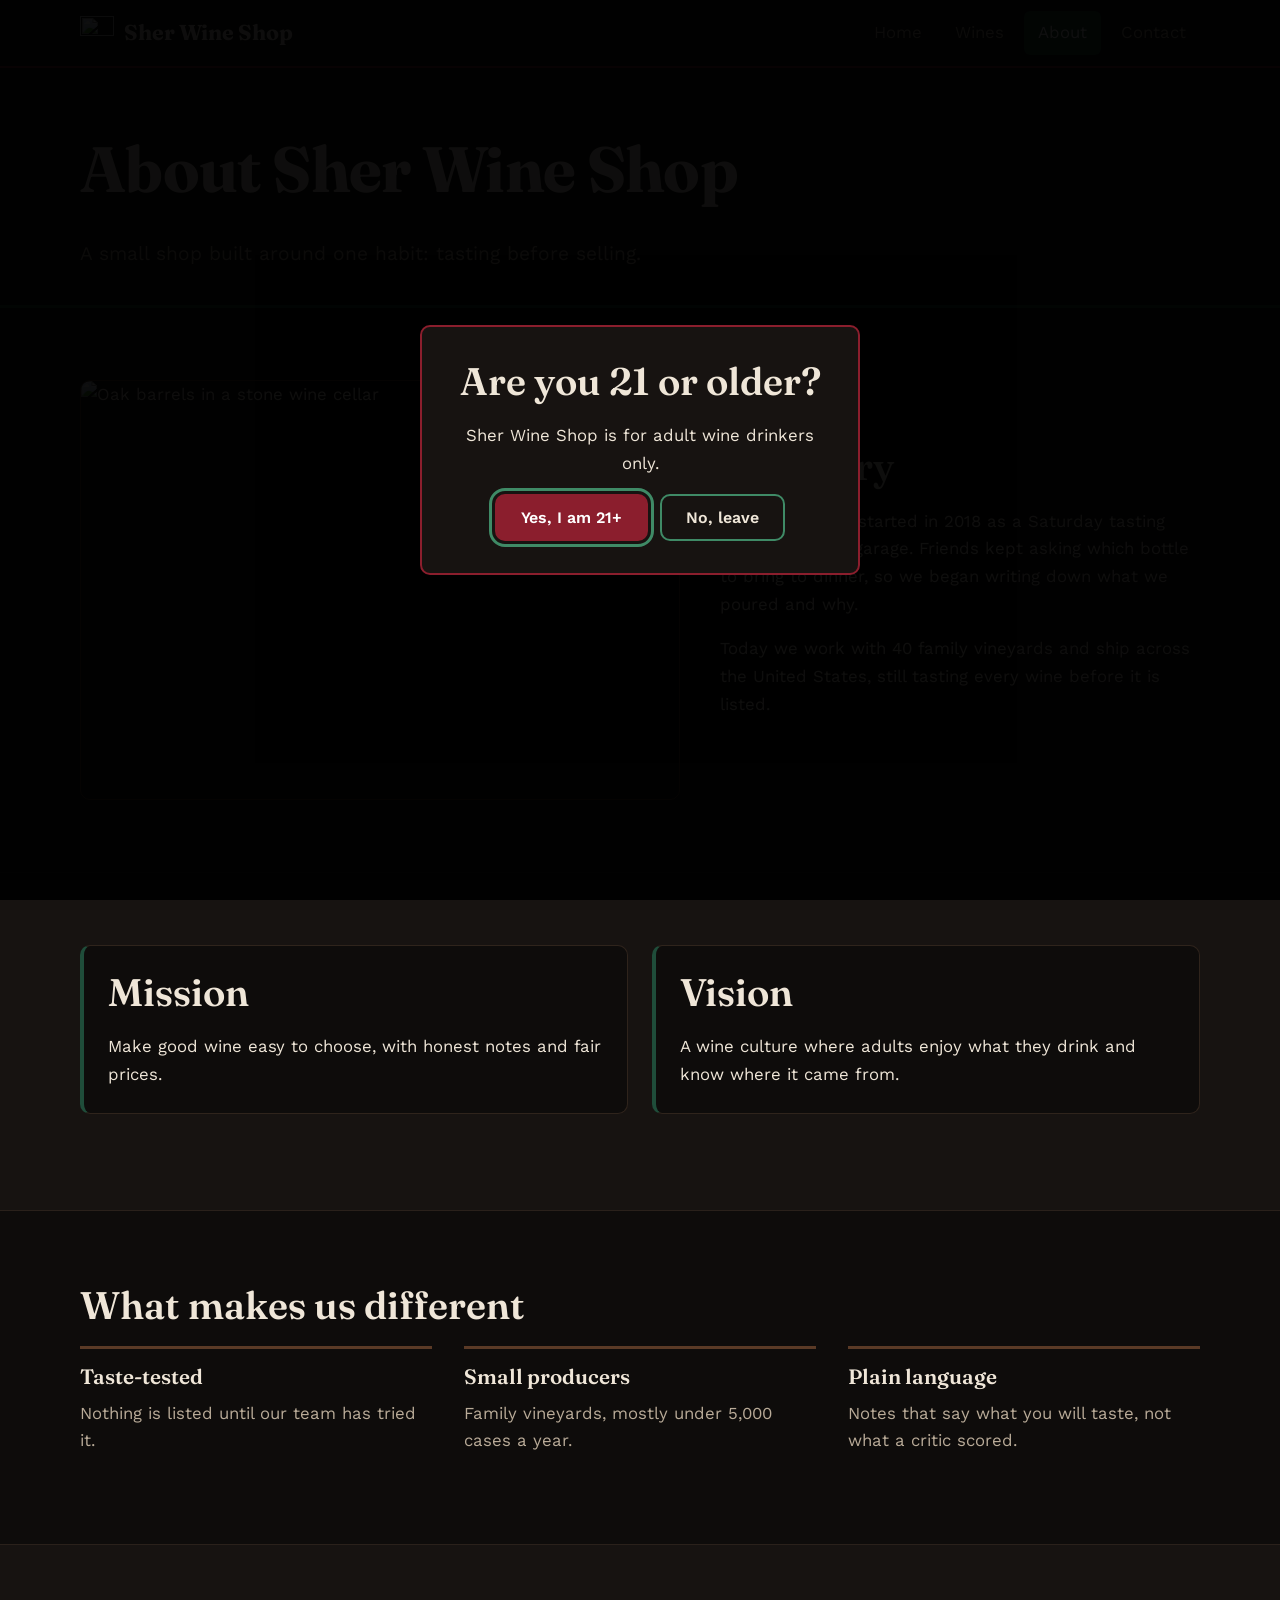
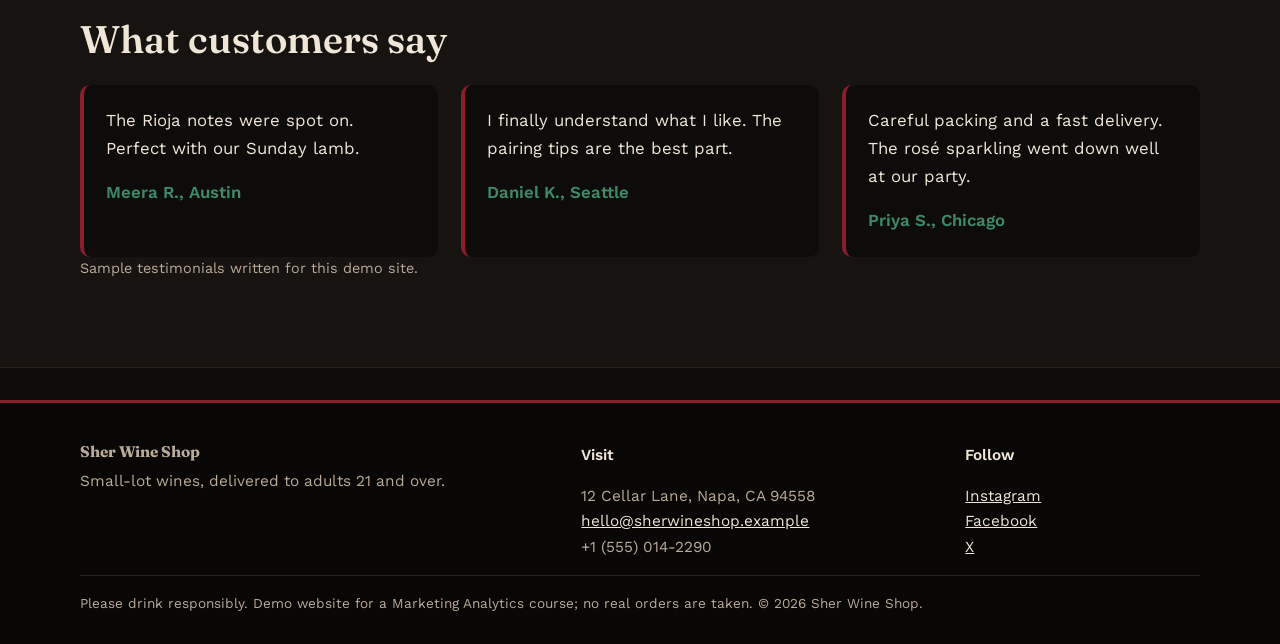
==== about.html @ d159dece "Add files via upload" ====
<!DOCTYPE html>
<html lang="en">
<head>
<meta charset="UTF-8">
<meta name="viewport" content="width=device-width, initial-scale=1">
<title>About | Sher Wine Shop</title>
<meta name="description" content="Our story, mission, vision and what makes Sher Wine Shop different.">
<link rel="icon" href="images/favicon.svg" type="image/svg+xml">
<link rel="preconnect" href="https://fonts.googleapis.com">
<link rel="preconnect" href="https://fonts.gstatic.com" crossorigin>
<link href="https://fonts.googleapis.com/css2?family=Fraunces:opsz,wght@9..144,400;9..144,600;9..144,700&family=Work+Sans:wght@400;500;600&display=swap" rel="stylesheet">
<link rel="stylesheet" href="style.css">
<!-- Google Analytics 4: replace G-XXXXXXXXXX with your Measurement ID -->
<script async src="https://www.googletagmanager.com/gtag/js?id=G-XXXXXXXXXX"></script>
<script>
window.dataLayer=window.dataLayer||[];
function gtag(){dataLayer.push(arguments);}
gtag('js',new Date());
gtag('config','G-XXXXXXXXXX');
</script>
</head>
<body>
<a class="skip" href="#main">Skip to content</a>
<header class="site-header">
<div class="wrap bar">
<a class="logo" href="index.html" aria-label="Sher Wine Shop home"><img src="images/favicon.svg" alt="" width="34" height="34"><span>Sher Wine Shop</span></a>
<button class="nav-toggle" aria-expanded="false" aria-controls="nav" aria-label="Open menu">Menu</button>
<nav id="nav" aria-label="Main"><ul><li><a href="index.html">Home</a></li><li><a href="products.html">Wines</a></li><li><a href="about.html" aria-current="page">About</a></li><li><a href="contact.html">Contact</a></li></ul></nav>
</div>
</header>
<main id="main">
<section class="page-head"><div class="wrap"><h1>About Sher Wine Shop</h1><p class="lead">A small shop built around one habit: tasting before selling.</p></div></section>
<section class="section"><div class="wrap split"><img src="images/cellar.svg" alt="Oak barrels in a stone wine cellar" width="600" height="420" loading="lazy">
<div><h2>Our story</h2><p>Sher Wine Shop started in 2018 as a Saturday tasting table in a Napa garage. Friends kept asking which bottle to bring to dinner, so we began writing down what we poured and why.</p><p>Today we work with 40 family vineyards and ship across the United States, still tasting every wine before it is listed.</p></div></div></section>
<section class="section tint"><div class="wrap two"><div class="panel"><h2>Mission</h2><p>Make good wine easy to choose, with honest notes and fair prices.</p></div><div class="panel"><h2>Vision</h2><p>A wine culture where adults enjoy what they drink and know where it came from.</p></div></div></section>
<section class="section"><div class="wrap"><h2>What makes us different</h2><div class="perks">
<div><h3>Taste-tested</h3><p>Nothing is listed until our team has tried it.</p></div><div><h3>Small producers</h3><p>Family vineyards, mostly under 5,000 cases a year.</p></div><div><h3>Plain language</h3><p>Notes that say what you will taste, not what a critic scored.</p></div></div></div></section>
<section class="section tint"><div class="wrap"><h2>What customers say</h2><div class="quotes">
<blockquote><p>The Rioja notes were spot on. Perfect with our Sunday lamb.</p><cite>Meera R., Austin</cite></blockquote>
<blockquote><p>I finally understand what I like. The pairing tips are the best part.</p><cite>Daniel K., Seattle</cite></blockquote>
<blockquote><p>Careful packing and a fast delivery. The rosé sparkling went down well at our party.</p><cite>Priya S., Chicago</cite></blockquote></div>
<p class="muted small-note">Sample testimonials written for this demo site.</p></div></section>
</main>
<footer class="site-footer">
<div class="wrap foot">
<div><p class="logo-text">Sher Wine Shop</p><p>Small-lot wines, delivered to adults 21 and over.</p></div>
<div><p class="fh">Visit</p><p>12 Cellar Lane, Napa, CA 94558<br><a href="mailto:hello@sherwineshop.example">hello@sherwineshop.example</a><br>+1 (555) 014-2290</p></div>
<div><p class="fh">Follow</p><p><a href="#" data-social="instagram">Instagram</a><br><a href="#" data-social="facebook">Facebook</a><br><a href="#" data-social="x">X</a></p></div>
</div>
<p class="wrap legal">Please drink responsibly. Demo website for a Marketing Analytics course; no real orders are taken. &copy; 2026 Sher Wine Shop.</p>
</footer>
<div id="age-gate" class="age-gate" role="dialog" aria-modal="true" aria-labelledby="age-title" hidden>
<div class="age-box"><h2 id="age-title">Are you 21 or older?</h2><p>Sher Wine Shop is for adult wine drinkers only.</p>
<div class="btn-row"><button class="btn" id="age-yes">Yes, I am 21+</button><a class="btn ghost" href="https://www.responsibility.org/" rel="noopener">No, leave</a></div></div></div>
<script src="script.js"></script>
</body>
</html>
---- style.css ----
:root{--black:#0e0c0b;--ink:#171311;--wine:#8b1e2d;--wine-d:#6b1020;--green:#1f4d3a;--green-l:#3f8a66;--brown:#5a3a26;--text:#efe6d8;--muted:#b9ab98;--radius:10px}
*{box-sizing:border-box}
html{scroll-behavior:smooth}
body{margin:0;background:var(--black);color:var(--text);font:400 1.05rem/1.65 "Work Sans",system-ui,sans-serif}
h1,h2,h3,.logo span,.logo-text,.price{font-family:Fraunces,Georgia,serif;line-height:1.15;margin:0 0 .5em}
h1{font-size:clamp(2.3rem,6vw,4rem);font-weight:700;letter-spacing:-.01em}
h2{font-size:clamp(1.7rem,3.5vw,2.4rem);font-weight:600}
h3{font-size:1.3rem;font-weight:600}
p{margin:0 0 1em;max-width:62ch}
a{color:var(--text)}a:hover{color:#fff}
img{max-width:100%;height:auto;display:block}
:focus-visible{outline:3px solid var(--green-l);outline-offset:3px}
.wrap{width:min(1120px,92%);margin-inline:auto}
.skip{position:absolute;left:-999px;top:0;background:var(--wine);color:#fff;padding:.6rem 1rem;z-index:100}.skip:focus{left:0}
.site-header{position:sticky;top:0;z-index:20;background:rgba(14,12,11,.94);backdrop-filter:blur(6px);border-bottom:2px solid var(--wine)}
.bar{display:flex;align-items:center;justify-content:space-between;padding:.7rem 0;gap:1rem}
.logo{display:flex;align-items:center;gap:.6rem;text-decoration:none}.logo span{font-size:1.35rem;font-weight:700;margin:0}
nav ul{display:flex;gap:.3rem;list-style:none;margin:0;padding:0}
nav a{display:block;padding:.5rem .9rem;text-decoration:none;border-radius:6px;color:var(--muted);transition:background .2s,color .2s}
nav a:hover{background:var(--brown);color:#fff}nav a[aria-current]{color:#fff;background:var(--green)}
.nav-toggle{display:none;background:none;border:1px solid var(--brown);color:var(--text);padding:.45rem .9rem;border-radius:6px;font:inherit;cursor:pointer}
.btn{display:inline-block;background:var(--wine);color:#fff;border:2px solid var(--wine);padding:.75rem 1.5rem;border-radius:var(--radius);font:600 1rem "Work Sans",sans-serif;text-decoration:none;cursor:pointer;transition:background .2s,transform .2s}
.btn:hover{background:var(--wine-d);border-color:var(--wine-d);color:#fff;transform:translateY(-2px)}
.btn.ghost{background:transparent;border-color:var(--green-l);color:var(--text)}.btn.ghost:hover{background:var(--green);border-color:var(--green)}
.btn.small{padding:.5rem 1rem;font-size:.92rem}
.btn-row{display:flex;gap:.8rem;flex-wrap:wrap}
.hero{background:radial-gradient(ellipse at 80% 40%,rgba(139,30,45,.5),transparent 60%),var(--black);padding:clamp(2.5rem,7vw,5rem) 0}
.hero-grid{display:grid;grid-template-columns:1.1fr .9fr;gap:2rem;align-items:center}
.lead{font-size:1.2rem;color:var(--muted)}
.hero-img{border-radius:var(--radius);border:1px solid var(--brown);animation:rise .9s ease both}
@keyframes rise{from{opacity:0;transform:translateY(18px)}to{opacity:1;transform:none}}
.section{padding:clamp(2.5rem,6vw,4.5rem) 0}.tint{background:var(--ink);border-block:1px solid #2a211b}
.page-head{padding:clamp(2.5rem,6vw,4rem) 0 1rem;border-bottom:3px solid var(--green)}
.intro p{font-size:1.15rem}.center{text-align:center;margin:2rem auto 0;max-width:none}
.grid{display:grid;grid-template-columns:repeat(auto-fill,minmax(250px,1fr));gap:1.4rem;margin-top:1.5rem}
.card{background:var(--black);border:1px solid #2f241c;border-radius:var(--radius);overflow:hidden;display:flex;flex-direction:column;transition:border-color .2s,transform .2s}
.card:hover{border-color:var(--wine);transform:translateY(-4px)}
.card[hidden]{display:none}
.card-body{padding:1.1rem;display:flex;flex-direction:column;flex:1}.card-body p:not(.cat){color:var(--muted);font-size:.97rem}
.cat{color:var(--green-l);font-weight:600;font-size:.9rem;margin:0 0 .3rem}
.buy{display:flex;justify-content:space-between;align-items:center;margin-top:auto;gap:1rem}
.price{font-size:1.4rem;font-weight:700;color:#fff;margin:0}
.filters{display:flex;gap:.6rem;flex-wrap:wrap}
.chip{background:transparent;color:var(--text);border:1px solid var(--brown);padding:.45rem 1.1rem;border-radius:999px;font:inherit;cursor:pointer;transition:background .2s}
.chip:hover{background:var(--brown)}.chip.active{background:var(--green);border-color:var(--green);color:#fff}
.perks{display:grid;grid-template-columns:repeat(auto-fit,minmax(240px,1fr));gap:2rem}
.perks>div{border-top:3px solid var(--brown);padding-top:1rem}.perks p{color:var(--muted)}
.cta-band{background:linear-gradient(120deg,var(--wine-d),var(--brown));padding:3.5rem 0;text-align:center}
.cta-band p{margin-inline:auto}
.split{display:grid;grid-template-columns:1fr 1fr;gap:2.5rem;align-items:center}.split.top{align-items:start}
.split img{border-radius:var(--radius);border:1px solid var(--brown)}
.two{display:grid;grid-template-columns:1fr 1fr;gap:1.5rem}
.panel{background:var(--black);border:1px solid #2f241c;border-left:4px solid var(--green);border-radius:var(--radius);padding:1.5rem;margin-bottom:1.5rem}.panel p:last-child{margin-bottom:0}
.quotes{display:grid;grid-template-columns:repeat(auto-fit,minmax(250px,1fr));gap:1.4rem;margin-top:1.5rem}
blockquote{margin:0;padding:1.4rem;background:var(--black);border-left:4px solid var(--wine);border-radius:var(--radius)}
cite{color:var(--green-l);font-style:normal;font-weight:600}
.muted{color:var(--muted)}.small-note{font-size:.9rem}
form label{display:block;margin:1rem 0 .3rem;font-weight:500}
input,textarea{width:100%;padding:.75rem .9rem;background:var(--ink);color:var(--text);border:1px solid var(--brown);border-radius:8px;font:inherit}
input:focus,textarea:focus{border-color:var(--green-l)}
input[aria-invalid=true],textarea[aria-invalid=true]{border-color:#e0556a}
form .btn{margin-top:1.2rem}
.err{display:block;color:#ff8a9a;font-size:.9rem;min-height:1.1em}
.ok{color:var(--green-l);font-weight:600;margin-top:1rem}
.notice{background:rgba(90,58,38,.4);border:1px solid var(--brown);padding:.7rem 1rem;border-radius:8px;font-size:.93rem}
.social a{margin-right:1rem}
dialog{background:var(--ink);color:var(--text);border:2px solid var(--wine);border-radius:var(--radius);padding:2rem;width:min(480px,92vw)}
dialog::backdrop{background:rgba(0,0,0,.75)}
.close{position:absolute;right:.8rem;top:.5rem;background:none;border:0;color:var(--text);font-size:2rem;cursor:pointer}
.site-footer{background:#080706;border-top:3px solid var(--wine);padding:2.5rem 0 1rem;margin-top:2rem}
.foot{display:grid;grid-template-columns:2fr 1.5fr 1fr;gap:2rem}.foot p{color:var(--muted);font-size:.96rem}
.logo-text{font-size:1.5rem;font-weight:700;color:var(--text)}.fh{color:var(--text)!important;font-weight:600}
.legal{border-top:1px solid #2a211b;padding-top:1rem;font-size:.85rem;color:var(--muted);max-width:none}
.age-gate{position:fixed;inset:0;background:rgba(0,0,0,.94);z-index:200;display:flex;align-items:center;justify-content:center;padding:1rem}
.age-gate[hidden]{display:none}
.age-box{background:var(--ink);border:2px solid var(--wine);border-radius:var(--radius);padding:2rem;max-width:440px;text-align:center}.age-box .btn-row{justify-content:center}
@media(max-width:820px){
.hero-grid,.split,.two,.foot{grid-template-columns:1fr}
.nav-toggle{display:block}
nav{position:absolute;left:0;right:0;top:100%;background:var(--black);border-bottom:2px solid var(--wine);display:none}
nav.open{display:block}nav ul{flex-direction:column;padding:.5rem 4%}
}
@media(prefers-reduced-motion:reduce){*{animation:none!important;transition:none!important;scroll-behavior:auto!important}}
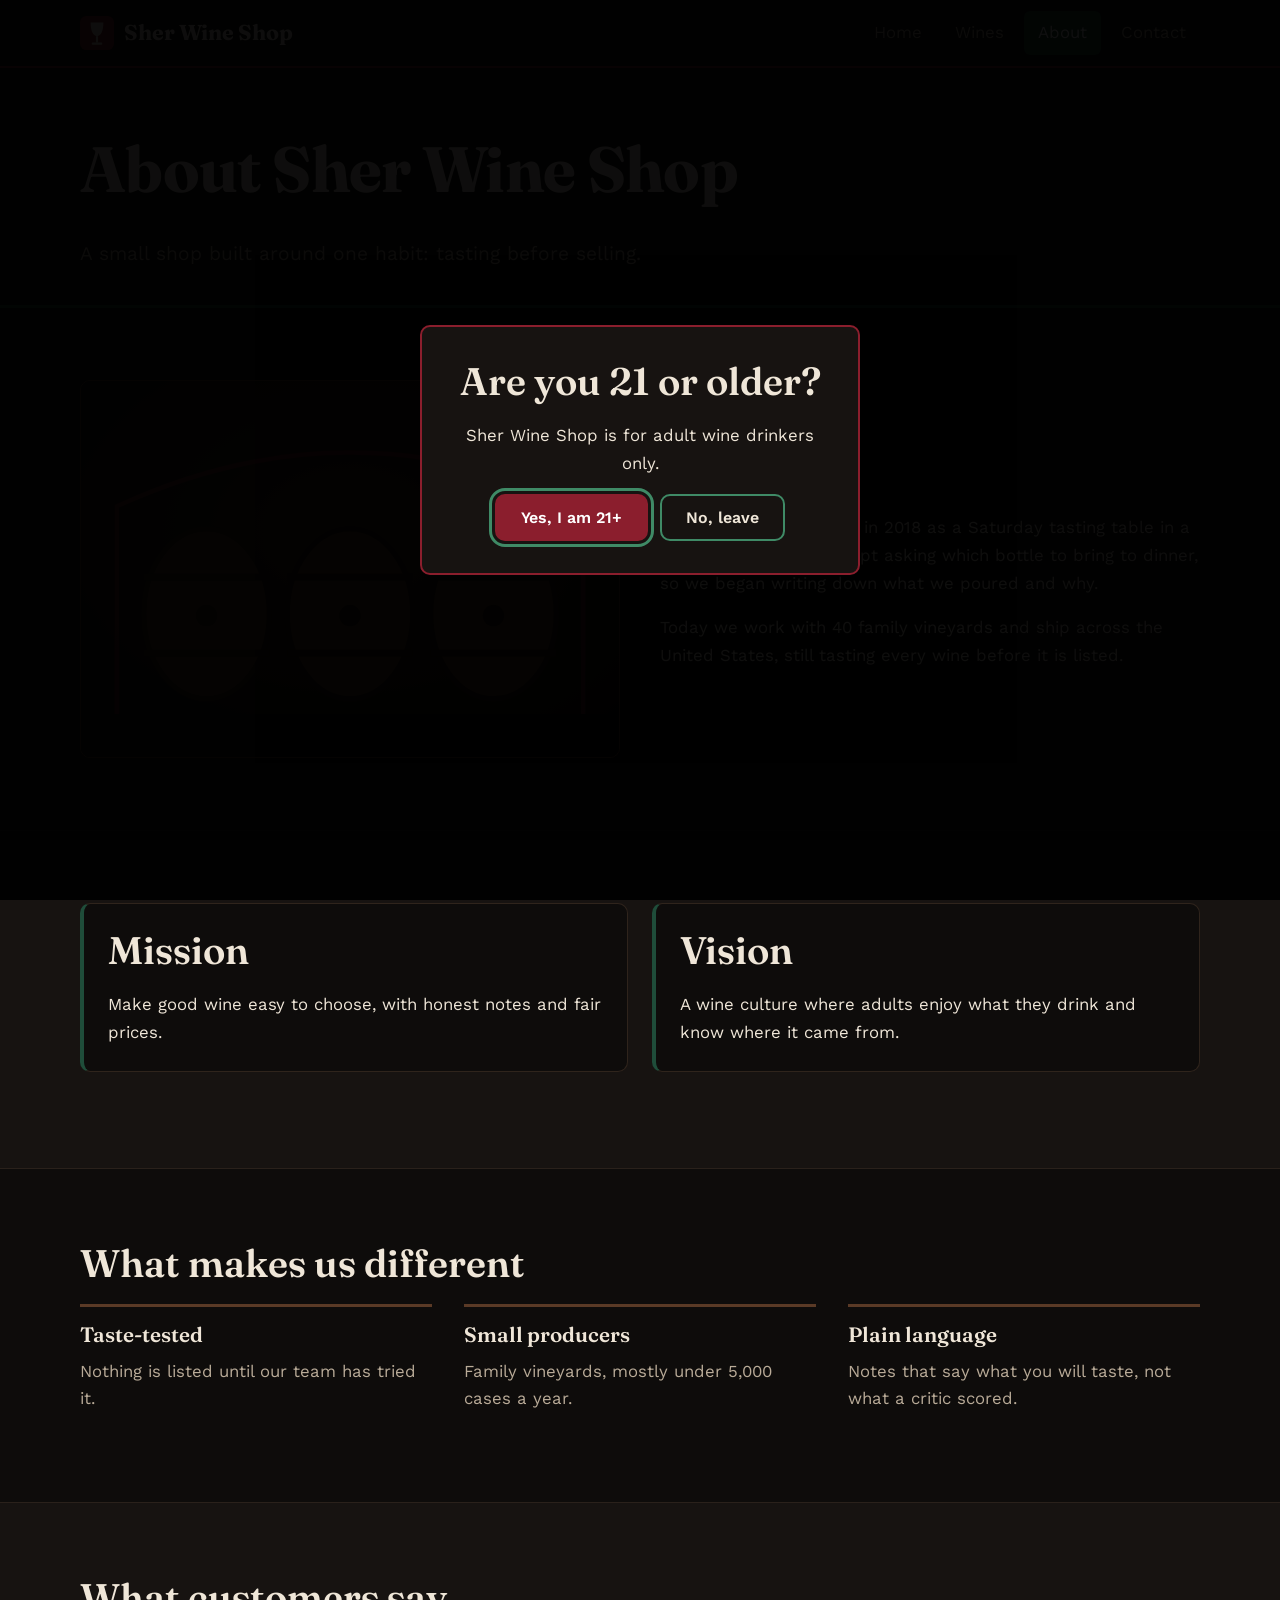
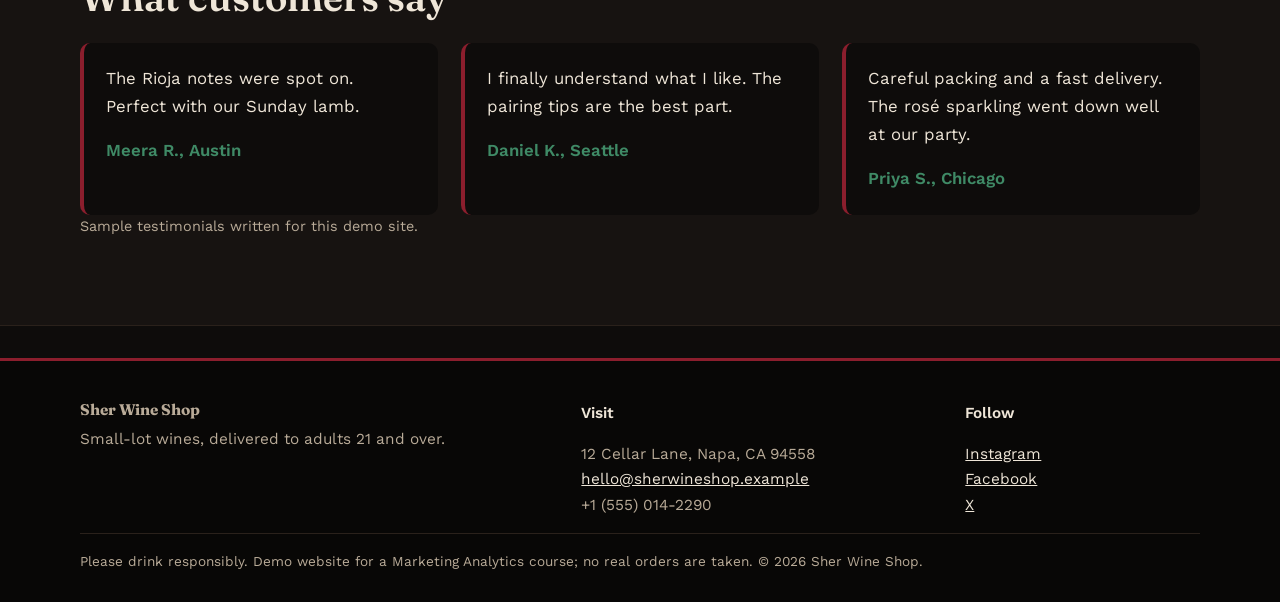
==== commit cb22c5f7: "Update about.html" ====
--- a/about.html
+++ b/about.html
@@ -11,7 +11,7 @@
 <link href="https://fonts.googleapis.com/css2?family=Fraunces:opsz,wght@9..144,400;9..144,600;9..144,700&family=Work+Sans:wght@400;500;600&display=swap" rel="stylesheet">
 <link rel="stylesheet" href="style.css">
 <!-- Google Analytics 4: replace G-XXXXXXXXXX with your Measurement ID -->
-<script async src="https://www.googletagmanager.com/gtag/js?id=G-XXXXXXXXXX"></script>
+<script async src="https://www.googletagmanager.com/gtag/js?id=G-V2CHQTTVBF"></script>
 <script>
 window.dataLayer=window.dataLayer||[];
 function gtag(){dataLayer.push(arguments);}
